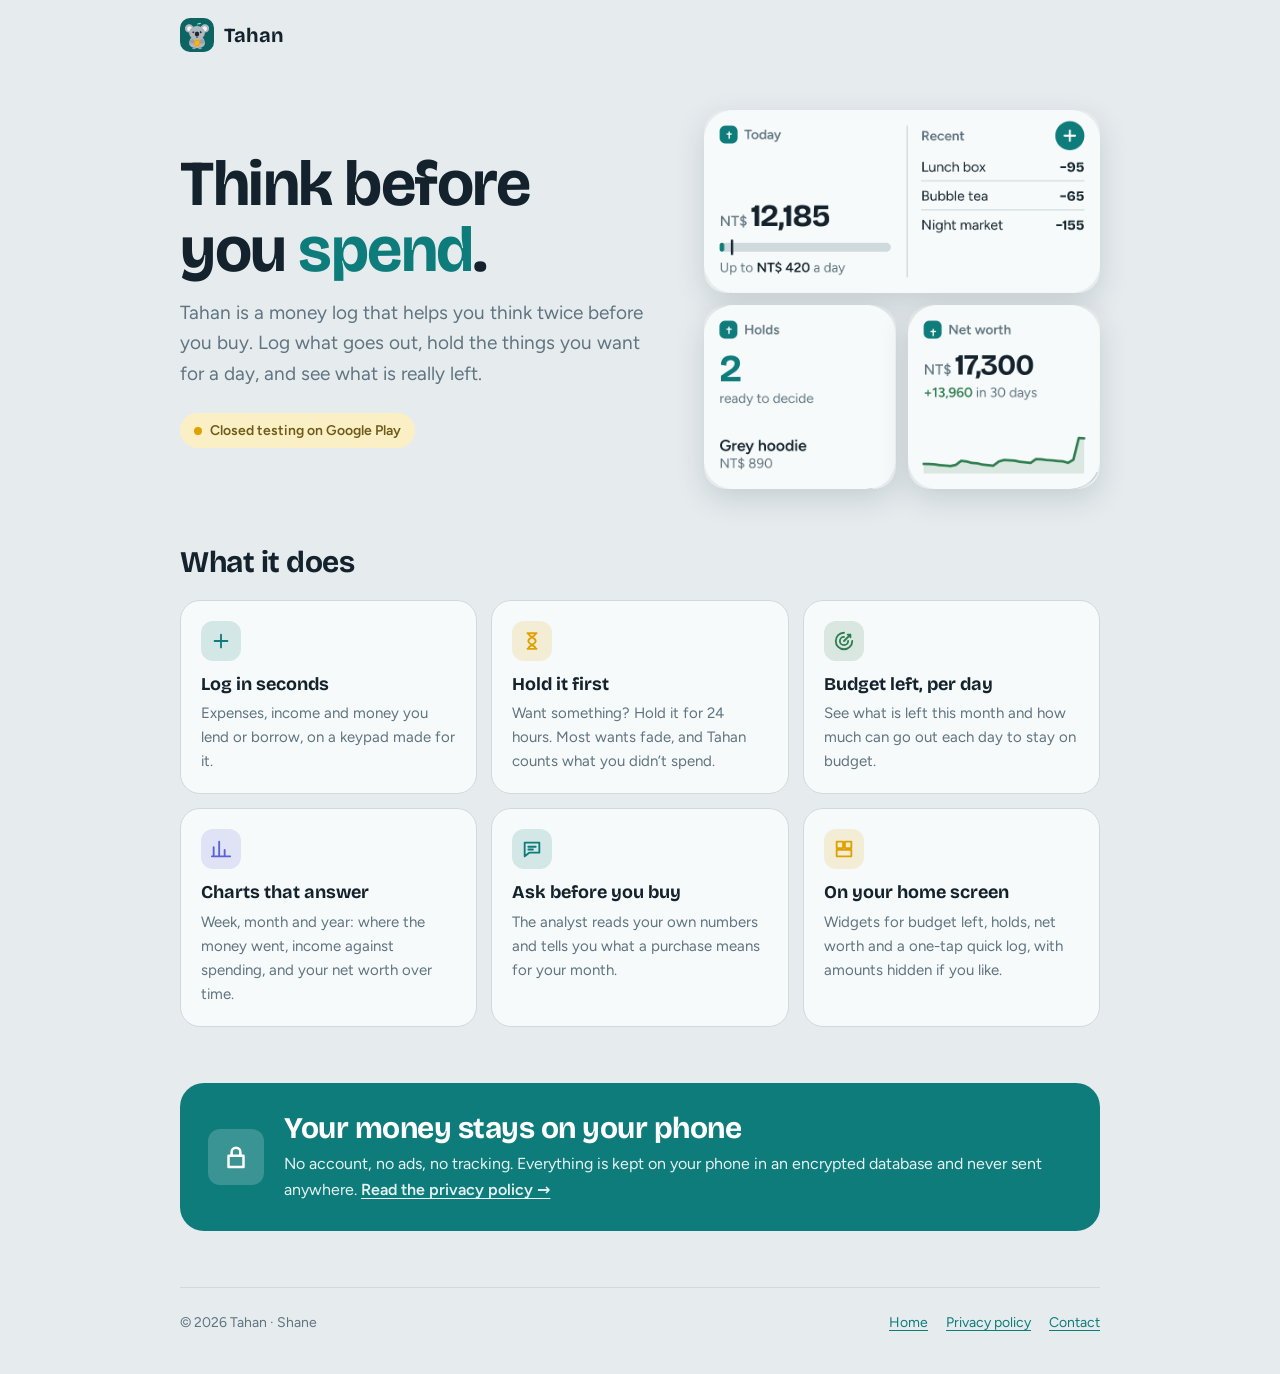
==== index.html @ 6a959f61 "Add Tahan Website" ====
<!doctype html>
<html lang="en">
<head>
<meta charset="utf-8">
<meta name="viewport" content="width=device-width,initial-scale=1">
<title>Tahan: think before you spend</title>
<meta name="description" content="Tahan is a money log that helps you think twice before you buy. Your data stays on your phone.">
<meta name="theme-color" content="#0E7C7B">
<link rel="icon" type="image/png" href="assets/favicon.png">
<link rel="apple-touch-icon" href="assets/apple-touch-icon.png">
<link rel="stylesheet" href="assets/style.css">
</head>
<body>
<div class="wrap">
<header class="top"><a class="brand" href="./"><img src="assets/icon-512.png" alt="">Tahan</a></header>
<main>
<section class="hero"><div><h1>Think before<br>you <em>spend</em>.</h1><p class="lead">Tahan is a money log that helps you think twice before you buy. Log what goes out, hold the things you want for a day, and see what is really left.</p><span class="pill"><i></i>Closed testing on Google Play</span></div>
<div class="shots"><img class="wide" src="assets/widgets/widget_preview_today.png" alt=""><img src="assets/widgets/widget_preview_holds.png" alt=""><img src="assets/widgets/widget_preview_networth.png" alt=""></div></section>
<h2>What it does</h2><section class="grid"><div class="feat"><span class="ic" style="--c:var(--tide)"><svg viewBox="0 0 24 24"><path d="M12 5v14M5 12h14"/></svg></span><b>Log in seconds</b><p>Expenses, income and money you lend or borrow, on a keypad made for it.</p></div><div class="feat"><span class="ic" style="--c:var(--hold)"><svg viewBox="0 0 24 24"><path d="M7 3.5h10M7 20.5h10M8 3.5c0 4 8 4.5 8 8.5s-8 4.5-8 8.5M16 3.5c0 4-8 4.5-8 8.5s8 4.5 8 8.5"/></svg></span><b>Hold it first</b><p>Want something? Hold it for 24 hours. Most wants fade, and Tahan counts what you didn’t spend.</p></div><div class="feat"><span class="ic" style="--c:var(--in)"><svg viewBox="0 0 24 24"><path d="M12 3a9 9 0 1 0 9 9M12 7.5A4.5 4.5 0 1 0 16.5 12M12 12l7-7M16 5h3v3"/></svg></span><b>Budget left, per day</b><p>See what is left this month and how much can go out each day to stay on budget.</p></div><div class="feat"><span class="ic" style="--c:var(--loan)"><svg viewBox="0 0 24 24"><path d="M4 20V10M10 20V4M16 20v-7M22 20H2"/></svg></span><b>Charts that answer</b><p>Week, month and year: where the money went, income against spending, and your net worth over time.</p></div><div class="feat"><span class="ic" style="--c:var(--tide)"><svg viewBox="0 0 24 24"><path d="M4 5h16v11H9l-5 4zM8 9.5h8M8 12.5h5"/></svg></span><b>Ask before you buy</b><p>The analyst reads your own numbers and tells you what a purchase means for your month.</p></div><div class="feat"><span class="ic" style="--c:var(--hold)"><svg viewBox="0 0 24 24"><path d="M4 4h7v7H4zM13 4h7v7h-7zM4 13h16v7H4z"/></svg></span><b>On your home screen</b><p>Widgets for budget left, holds, net worth and a one-tap quick log, with amounts hidden if you like.</p></div></section>
<section class="private"><span class="ic" style="--c:var(--tide-ink)"><svg viewBox="0 0 24 24"><path d="M6 11h12v9H6zM8.5 11V8a3.5 3.5 0 0 1 7 0v3"/></svg></span><div><h2>Your money stays on your phone</h2><p>No account, no ads, no tracking. Everything is kept on your phone in an encrypted database and never sent anywhere. <a href="privacy.html">Read the privacy policy →</a></p></div></section>
</main>
<footer><span>© 2026 Tahan · Shane</span><nav><a href="./">Home</a><a href="privacy.html">Privacy policy</a><a href="mailto:tahan.support@gmail.com">Contact</a></nav></footer>
</div>
</body>
</html>
---- assets/style.css ----
/* Tahan's website: the app's own colours and fonts (fonts are hosted here, so the site loads nothing from anyone else) */
@font-face{font-family:'Bricolage Grotesque';font-weight:200 800;font-display:swap;src:url(fonts/bricolage.woff2) format('woff2')}
@font-face{font-family:'Figtree';font-weight:400;font-display:swap;src:url(fonts/figtree-400.woff2) format('woff2')}
@font-face{font-family:'Figtree';font-weight:500;font-display:swap;src:url(fonts/figtree-500.woff2) format('woff2')}
@font-face{font-family:'Figtree';font-weight:600 700;font-display:swap;src:url(fonts/figtree-600.woff2) format('woff2')}

:root{--bg:#E6ECEE;--card:#F7FAFA;--ink:#13222C;--mute:#5F7480;--line:#CFDADD;--tide:#0E7C7B;--tide-ink:#fff;--hold:#E0A100;--hold-bg:#FBEFC6;--in:#2E7D4F;--loan:#5A63D6;
  --d:'Bricolage Grotesque','Trebuchet MS',sans-serif;--b:'Figtree',system-ui,-apple-system,'Segoe UI','PingFang TC','Noto Sans TC','Microsoft JhengHei',sans-serif;color-scheme:light}
@media (prefers-color-scheme:dark){:root:not([data-theme=light]){--bg:#0D171D;--card:#15242C;--ink:#E8F1F2;--mute:#8DA3AD;--line:#243640;--tide:#3CC2BE;--tide-ink:#05191B;--hold:#F2BE2E;--hold-bg:#3A3015;--in:#6FD39A;--loan:#9AA3FF;color-scheme:dark}}
:root[data-theme=dark]{--bg:#0D171D;--card:#15242C;--ink:#E8F1F2;--mute:#8DA3AD;--line:#243640;--tide:#3CC2BE;--tide-ink:#05191B;--hold:#F2BE2E;--hold-bg:#3A3015;--in:#6FD39A;--loan:#9AA3FF;color-scheme:dark}

*{box-sizing:border-box}
html{-webkit-text-size-adjust:100%}
body{margin:0;background:var(--bg);color:var(--ink);font:400 16px/1.6 var(--b)}
a{color:var(--tide);text-underline-offset:3px}
img{max-width:100%;display:block}
.wrap{max-width:960px;margin:0 auto;padding:0 20px}

/* top bar */
.top{display:flex;align-items:center;justify-content:space-between;gap:12px;padding:18px 0}
.brand{display:flex;align-items:center;gap:10px;color:var(--ink);text-decoration:none;font:700 20px var(--d)}
.brand img{width:34px;height:34px;border-radius:10px}

/* landing */
.hero{display:grid;grid-template-columns:1.1fr .9fr;gap:40px;align-items:center;padding:40px 0 56px}
.hero h1{font:700 clamp(40px,7vw,64px)/1.02 var(--d);letter-spacing:-1.5px;margin:0 0 16px}
.hero h1 em{font-style:normal;color:var(--tide)}
.hero p.lead{font-size:19px;color:var(--mute);margin:0 0 24px;max-width:30em}
.pill{display:inline-flex;align-items:center;gap:8px;background:var(--hold-bg);color:color-mix(in srgb,var(--hold) 45%,var(--ink));font:600 14px var(--b);padding:9px 14px;border-radius:99px}
.pill i{width:8px;height:8px;border-radius:50%;background:var(--hold)}
.shots{display:grid;grid-template-columns:1fr 1fr;gap:12px}
.shots img{border-radius:22px;box-shadow:0 10px 30px rgba(10,30,40,.14)}
.shots .wide{grid-column:span 2}
h2{font:700 30px/1.15 var(--d);letter-spacing:-.5px;margin:0 0 20px}
.grid{display:grid;grid-template-columns:repeat(3,1fr);gap:14px;padding-bottom:56px}
.feat{background:var(--card);border:1px solid var(--line);border-radius:20px;padding:20px}
.feat b{display:block;font:700 18px/1.25 var(--d);margin:12px 0 6px}
.feat p{margin:0;color:var(--mute);font-size:15px}
.ic{width:40px;height:40px;border-radius:12px;display:grid;place-items:center;background:color-mix(in srgb,var(--c) 15%,var(--card))}
.ic svg{width:22px;height:22px;fill:none;stroke:var(--c);stroke-width:2;stroke-linecap:round;stroke-linejoin:round}
.private{background:var(--tide);color:var(--tide-ink);border-radius:24px;padding:28px;display:grid;grid-template-columns:auto 1fr;gap:20px;align-items:center;margin-bottom:56px}
.private h2{margin:0 0 6px;color:inherit}
.private p{margin:0;opacity:.9}
.private a{color:inherit;font-weight:600}
.private .ic{background:rgba(255,255,255,.18);width:56px;height:56px}
.private .ic svg{stroke:currentColor;width:30px;height:30px}

/* the policy */
.doc{background:var(--card);border:1px solid var(--line);border-radius:24px;padding:clamp(22px,5vw,48px);margin:20px 0 40px}
.doc h1{font:700 clamp(30px,5vw,42px)/1.1 var(--d);letter-spacing:-.8px;margin:0 0 6px}
.doc .date{color:var(--mute);margin:0 0 24px}
.doc h2{font-size:21px;margin:30px 0 8px}
.doc p,.doc li{max-width:42em}
.doc ul{padding-left:1.2em}
.doc li{margin:4px 0}
.sum{background:color-mix(in srgb,var(--tide) 10%,var(--card));border-radius:16px;padding:16px 20px;margin:0 0 8px}
.sum p{margin:0}

footer{border-top:1px solid var(--line);padding:24px 0 40px;color:var(--mute);font-size:14px;display:flex;flex-wrap:wrap;gap:8px 20px;justify-content:space-between}
footer nav{display:flex;gap:18px}

@media (max-width:760px){
  .hero{grid-template-columns:1fr;padding-top:16px;gap:28px}
  .grid{grid-template-columns:1fr}
  .private{grid-template-columns:1fr}
}
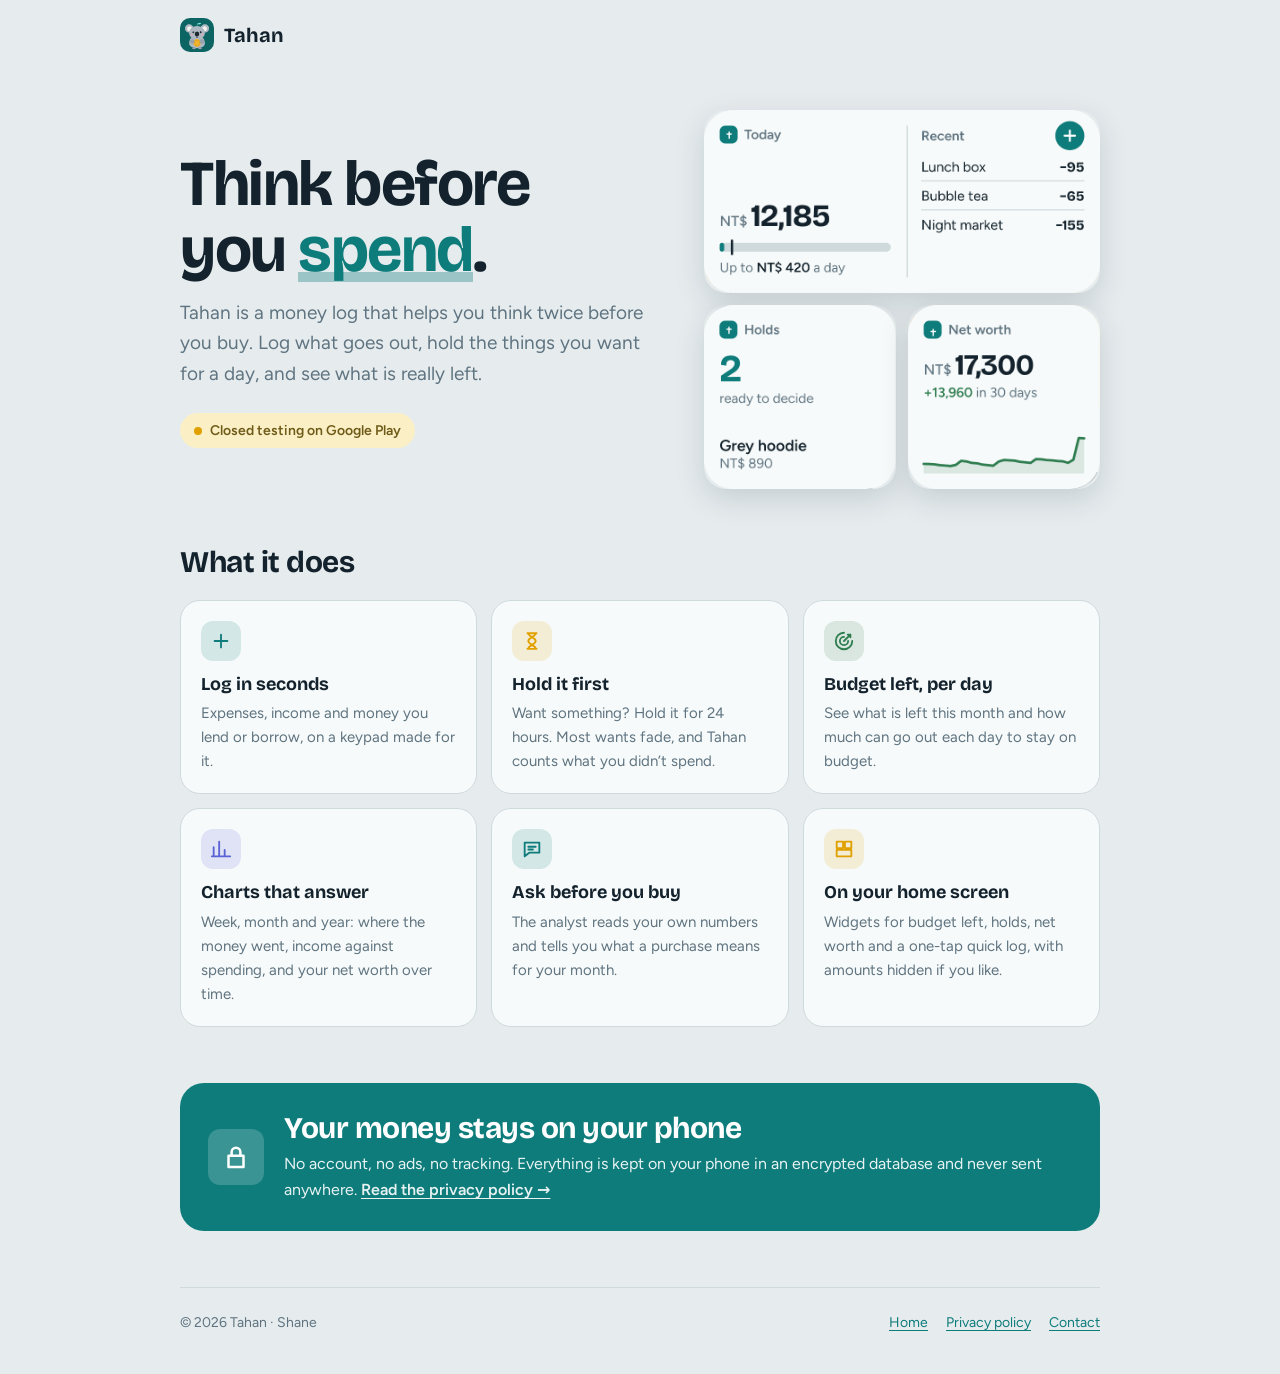
==== commit 99bb69e0: "Added animations" ====
--- a/index.html
+++ b/index.html
@@ -14,10 +14,10 @@
 <div class="wrap">
 <header class="top"><a class="brand" href="./"><img src="assets/icon-512.png" alt="">Tahan</a></header>
 <main>
-<section class="hero"><div><h1>Think before<br>you <em>spend</em>.</h1><p class="lead">Tahan is a money log that helps you think twice before you buy. Log what goes out, hold the things you want for a day, and see what is really left.</p><span class="pill"><i></i>Closed testing on Google Play</span></div>
-<div class="shots"><img class="wide" src="assets/widgets/widget_preview_today.png" alt=""><img src="assets/widgets/widget_preview_holds.png" alt=""><img src="assets/widgets/widget_preview_networth.png" alt=""></div></section>
-<h2>What it does</h2><section class="grid"><div class="feat"><span class="ic" style="--c:var(--tide)"><svg viewBox="0 0 24 24"><path d="M12 5v14M5 12h14"/></svg></span><b>Log in seconds</b><p>Expenses, income and money you lend or borrow, on a keypad made for it.</p></div><div class="feat"><span class="ic" style="--c:var(--hold)"><svg viewBox="0 0 24 24"><path d="M7 3.5h10M7 20.5h10M8 3.5c0 4 8 4.5 8 8.5s-8 4.5-8 8.5M16 3.5c0 4-8 4.5-8 8.5s8 4.5 8 8.5"/></svg></span><b>Hold it first</b><p>Want something? Hold it for 24 hours. Most wants fade, and Tahan counts what you didn’t spend.</p></div><div class="feat"><span class="ic" style="--c:var(--in)"><svg viewBox="0 0 24 24"><path d="M12 3a9 9 0 1 0 9 9M12 7.5A4.5 4.5 0 1 0 16.5 12M12 12l7-7M16 5h3v3"/></svg></span><b>Budget left, per day</b><p>See what is left this month and how much can go out each day to stay on budget.</p></div><div class="feat"><span class="ic" style="--c:var(--loan)"><svg viewBox="0 0 24 24"><path d="M4 20V10M10 20V4M16 20v-7M22 20H2"/></svg></span><b>Charts that answer</b><p>Week, month and year: where the money went, income against spending, and your net worth over time.</p></div><div class="feat"><span class="ic" style="--c:var(--tide)"><svg viewBox="0 0 24 24"><path d="M4 5h16v11H9l-5 4zM8 9.5h8M8 12.5h5"/></svg></span><b>Ask before you buy</b><p>The analyst reads your own numbers and tells you what a purchase means for your month.</p></div><div class="feat"><span class="ic" style="--c:var(--hold)"><svg viewBox="0 0 24 24"><path d="M4 4h7v7H4zM13 4h7v7h-7zM4 13h16v7H4z"/></svg></span><b>On your home screen</b><p>Widgets for budget left, holds, net worth and a one-tap quick log, with amounts hidden if you like.</p></div></section>
-<section class="private"><span class="ic" style="--c:var(--tide-ink)"><svg viewBox="0 0 24 24"><path d="M6 11h12v9H6zM8.5 11V8a3.5 3.5 0 0 1 7 0v3"/></svg></span><div><h2>Your money stays on your phone</h2><p>No account, no ads, no tracking. Everything is kept on your phone in an encrypted database and never sent anywhere. <a href="privacy.html">Read the privacy policy →</a></p></div></section>
+<section class="hero"><div><h1><span class="ln" style="--i:0">Think before</span><span class="ln" style="--i:1">you <em>spend</em>.</span></h1><p class="lead rise" style="--i:2">Tahan is a money log that helps you think twice before you buy. Log what goes out, hold the things you want for a day, and see what is really left.</p><span class="pill rise" style="--i:3"><i></i>Closed testing on Google Play</span></div>
+<div class="shots"><img class="wide" style="--i:0" src="assets/widgets/widget_preview_today.png" alt="Today widget: budget left and recent entries"><img style="--i:1" src="assets/widgets/widget_preview_holds.png" alt="Holds widget: two holds ready to decide"><img style="--i:2" src="assets/widgets/widget_preview_networth.png" alt="Net worth widget with its 30-day line"></div></section>
+<h2>What it does</h2><section class="grid"><div class="feat"><span class="ic ic-log" style="--c:var(--tide)"><svg viewBox="0 0 24 24"><path d="M12 5v14M5 12h14"/></svg></span><b>Log in seconds</b><p>Expenses, income and money you lend or borrow, on a keypad made for it.</p></div><div class="feat"><span class="ic ic-hold" style="--c:var(--hold)"><svg viewBox="0 0 24 24"><path d="M7 3.5h10M7 20.5h10M8 3.5c0 4 8 4.5 8 8.5s-8 4.5-8 8.5M16 3.5c0 4-8 4.5-8 8.5s8 4.5 8 8.5"/></svg></span><b>Hold it first</b><p>Want something? Hold it for 24 hours. Most wants fade, and Tahan counts what you didn’t spend.</p></div><div class="feat"><span class="ic ic-pace" style="--c:var(--in)"><svg viewBox="0 0 24 24"><path d="M12 3a9 9 0 1 0 9 9M12 7.5A4.5 4.5 0 1 0 16.5 12M12 12l7-7M16 5h3v3"/></svg></span><b>Budget left, per day</b><p>See what is left this month and how much can go out each day to stay on budget.</p></div><div class="feat"><span class="ic ic-chart" style="--c:var(--loan)"><svg viewBox="0 0 24 24"><path d="M4 20V10M10 20V4M16 20v-7M22 20H2"/></svg></span><b>Charts that answer</b><p>Week, month and year: where the money went, income against spending, and your net worth over time.</p></div><div class="feat"><span class="ic ic-ask" style="--c:var(--tide)"><svg viewBox="0 0 24 24"><path d="M4 5h16v11H9l-5 4zM8 9.5h8M8 12.5h5"/></svg></span><b>Ask before you buy</b><p>The analyst reads your own numbers and tells you what a purchase means for your month.</p></div><div class="feat"><span class="ic ic-widget" style="--c:var(--hold)"><svg viewBox="0 0 24 24"><path d="M4 4h7v7H4zM13 4h7v7h-7zM4 13h16v7H4z"/></svg></span><b>On your home screen</b><p>Widgets for budget left, holds, net worth and a one-tap quick log, with amounts hidden if you like.</p></div></section>
+<section class="private"><span class="ic ic-lock" style="--c:var(--tide-ink)"><svg viewBox="0 0 24 24"><path d="M6 11h12v9H6z"/><path class="shackle" d="M8.5 11V8a3.5 3.5 0 0 1 7 0v3"/></svg></span><div><h2>Your money stays on your phone</h2><p>No account, no ads, no tracking. Everything is kept on your phone in an encrypted database and never sent anywhere. <a href="privacy.html">Read the privacy policy →</a></p></div></section>
 </main>
 <footer><span>© 2026 Tahan · Shane</span><nav><a href="./">Home</a><a href="privacy.html">Privacy policy</a><a href="mailto:tahan.support@gmail.com">Contact</a></nav></footer>
 </div>
--- a/assets/style.css
+++ b/assets/style.css
@@ -64,3 +64,50 @@
   .grid{grid-template-columns:1fr}
   .private{grid-template-columns:1fr}
 }
+
+/* ---- motion: the app's own (rise 14px / .55s, 70ms apart; the spring "pop" curve) ---- */
+:root{--ease:cubic-bezier(.2,.8,.2,1);--pop:cubic-bezier(.34,1.56,.64,1)}
+@keyframes rise{from{opacity:0;transform:translateY(14px)}to{opacity:1;transform:none}}
+/* the scroll-in version moves with `translate`, so a card's hover lift (`transform`) still works */
+@keyframes riseIn{from{opacity:0;translate:0 24px}to{opacity:1;translate:none}}
+@keyframes pop{from{opacity:0;transform:translateY(18px) scale(.94)}to{opacity:1;transform:none}}
+@keyframes iconIn{from{opacity:0;transform:scale(.6) rotate(-8deg)}to{opacity:1;transform:none}}
+@keyframes bob{0%,100%{transform:translateY(0)}50%{transform:translateY(-5px)}}
+@keyframes sweep{to{background-size:100% .16em}}
+@keyframes blink{0%,100%{box-shadow:0 0 0 0 color-mix(in srgb,var(--hold) 55%,transparent)}60%{box-shadow:0 0 0 7px transparent}}
+@keyframes flip{0%{transform:rotate(0)}60%{transform:rotate(190deg)}100%{transform:rotate(180deg)}}
+@keyframes close{from{transform:translateY(-3.5px)}to{transform:none}}
+
+/* the page opens: the icon pops, the headline rises line by line, "spend" gets underlined, then the widgets arrive */
+.brand img{animation:iconIn .6s var(--pop) both}
+.hero h1 .ln{display:block;animation:rise .6s var(--ease) both;animation-delay:calc(120ms + var(--i)*90ms)}
+.hero h1 em{background:linear-gradient(color-mix(in srgb,var(--tide) 35%,transparent),color-mix(in srgb,var(--tide) 35%,transparent)) no-repeat 0 92%/0 .16em;
+  animation:sweep .7s var(--ease) .75s forwards}
+.rise{animation:rise .55s var(--ease) both;animation-delay:calc(200ms + var(--i)*90ms)}
+.pill i{animation:blink 2.4s ease-out 1.4s infinite}
+.shots img{animation:pop .7s var(--pop) both,bob 7s ease-in-out infinite;animation-delay:calc(450ms + var(--i)*110ms),calc(1.6s + var(--i)*1.3s);
+  transition:box-shadow .3s}
+.shots img:hover{animation-play-state:paused;box-shadow:0 18px 40px rgba(10,30,40,.2)}
+.doc{animation:rise .55s var(--ease) both .1s}
+
+/* features: lift a little on hover; each icon does what it stands for */
+.feat{transition:transform .35s var(--pop),box-shadow .35s,border-color .35s}
+.feat:hover{transform:translateY(-4px);box-shadow:0 12px 28px rgba(10,30,40,.1);border-color:color-mix(in srgb,var(--tide) 30%,var(--line))}
+.ic svg{transition:transform .5s var(--pop)}
+.feat:hover .ic-log svg{transform:rotate(90deg)}
+.feat:hover .ic-hold svg{animation:flip .8s var(--pop) both}
+.feat:hover .ic-pace svg{transform:rotate(-25deg)}
+.feat:hover .ic-chart svg{transform:scaleY(1.12)}
+.feat:hover .ic-ask svg{transform:translateY(-2px) rotate(-6deg)}
+.feat:hover .ic-widget svg{transform:scale(1.12)}
+
+/* below the fold: cards and the privacy band rise as they scroll in (browsers without scroll timelines just show them) */
+@supports (animation-timeline:view()){
+  .grid .feat,.private,main>h2,.doc h2{animation:riseIn linear both;animation-timeline:view();animation-range:entry 0% entry 55%}
+  .private .shackle{animation:close linear both;animation-timeline:view();animation-range:entry 40% cover 35%}
+}
+
+@media (prefers-reduced-motion:reduce){
+  *,*::before,*::after{animation:none!important;transition:none!important}
+  .hero h1 em{background-size:100% .16em}
+}
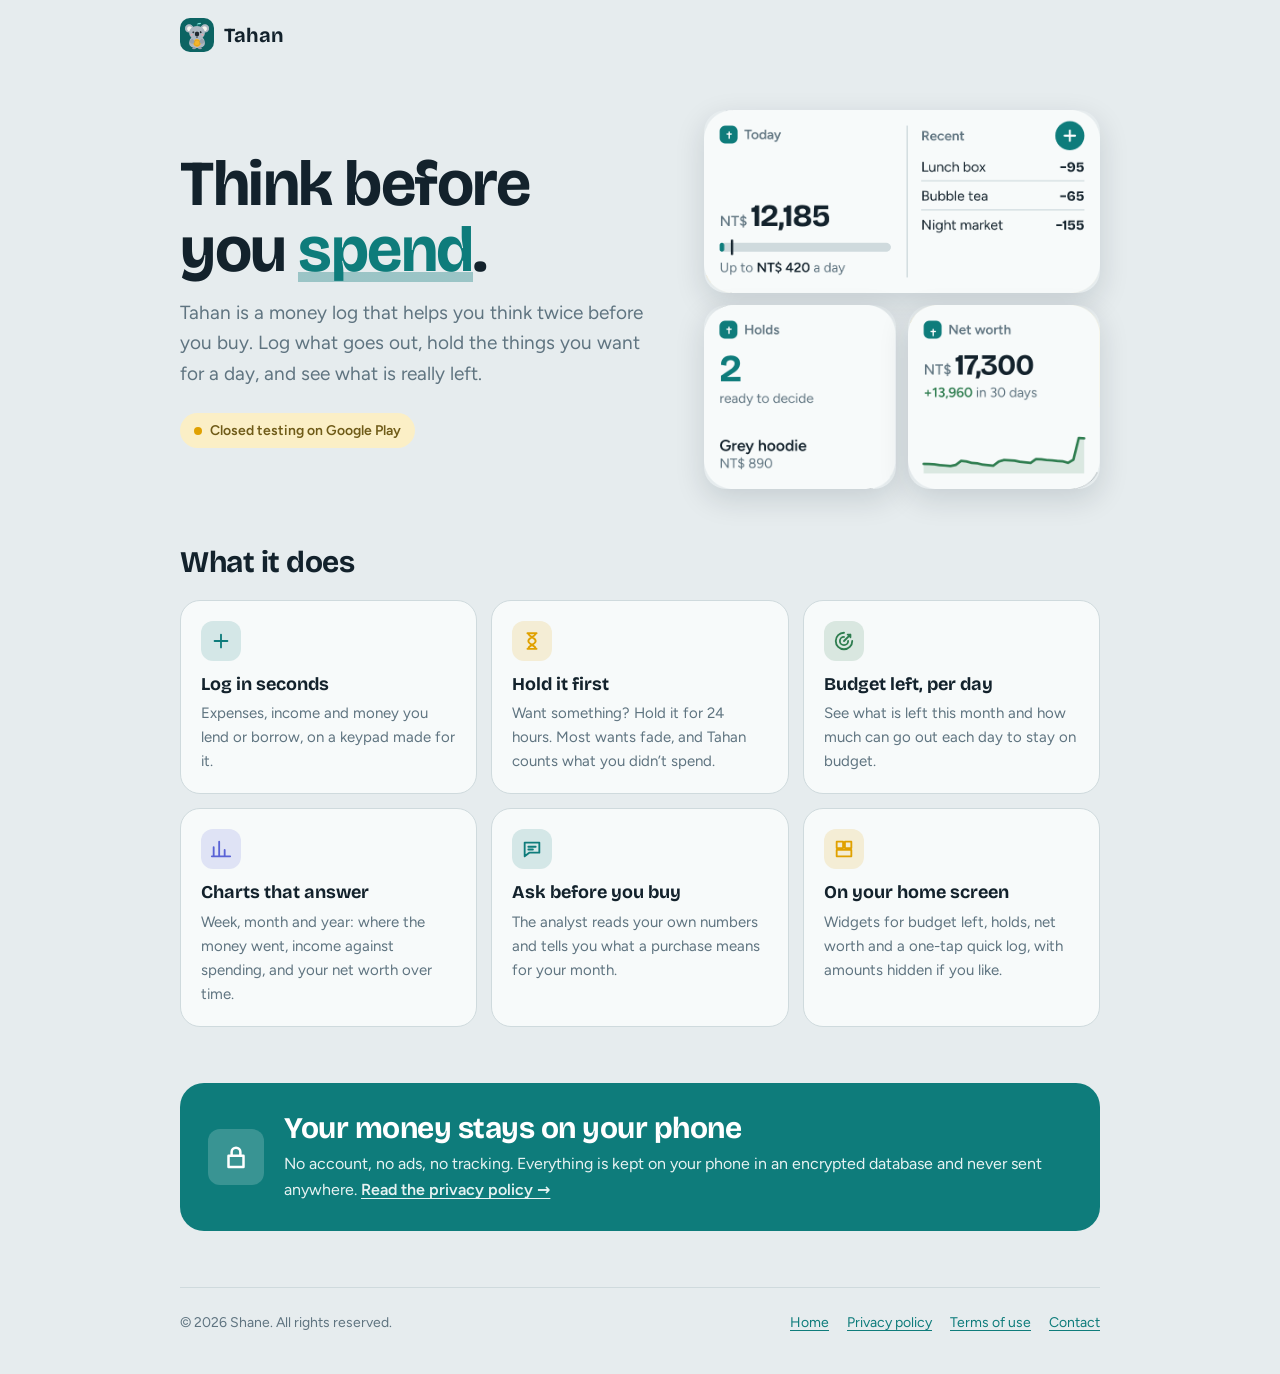
==== commit 9ea0c60c: "Added terms of use page" ====
--- a/index.html
+++ b/index.html
@@ -9,6 +9,7 @@
 <link rel="icon" type="image/png" href="assets/favicon.png">
 <link rel="apple-touch-icon" href="assets/apple-touch-icon.png">
 <link rel="stylesheet" href="assets/style.css">
+
 </head>
 <body>
 <div class="wrap">
@@ -19,7 +20,7 @@
 <h2>What it does</h2><section class="grid"><div class="feat"><span class="ic ic-log" style="--c:var(--tide)"><svg viewBox="0 0 24 24"><path d="M12 5v14M5 12h14"/></svg></span><b>Log in seconds</b><p>Expenses, income and money you lend or borrow, on a keypad made for it.</p></div><div class="feat"><span class="ic ic-hold" style="--c:var(--hold)"><svg viewBox="0 0 24 24"><path d="M7 3.5h10M7 20.5h10M8 3.5c0 4 8 4.5 8 8.5s-8 4.5-8 8.5M16 3.5c0 4-8 4.5-8 8.5s8 4.5 8 8.5"/></svg></span><b>Hold it first</b><p>Want something? Hold it for 24 hours. Most wants fade, and Tahan counts what you didn’t spend.</p></div><div class="feat"><span class="ic ic-pace" style="--c:var(--in)"><svg viewBox="0 0 24 24"><path d="M12 3a9 9 0 1 0 9 9M12 7.5A4.5 4.5 0 1 0 16.5 12M12 12l7-7M16 5h3v3"/></svg></span><b>Budget left, per day</b><p>See what is left this month and how much can go out each day to stay on budget.</p></div><div class="feat"><span class="ic ic-chart" style="--c:var(--loan)"><svg viewBox="0 0 24 24"><path d="M4 20V10M10 20V4M16 20v-7M22 20H2"/></svg></span><b>Charts that answer</b><p>Week, month and year: where the money went, income against spending, and your net worth over time.</p></div><div class="feat"><span class="ic ic-ask" style="--c:var(--tide)"><svg viewBox="0 0 24 24"><path d="M4 5h16v11H9l-5 4zM8 9.5h8M8 12.5h5"/></svg></span><b>Ask before you buy</b><p>The analyst reads your own numbers and tells you what a purchase means for your month.</p></div><div class="feat"><span class="ic ic-widget" style="--c:var(--hold)"><svg viewBox="0 0 24 24"><path d="M4 4h7v7H4zM13 4h7v7h-7zM4 13h16v7H4z"/></svg></span><b>On your home screen</b><p>Widgets for budget left, holds, net worth and a one-tap quick log, with amounts hidden if you like.</p></div></section>
 <section class="private"><span class="ic ic-lock" style="--c:var(--tide-ink)"><svg viewBox="0 0 24 24"><path d="M6 11h12v9H6z"/><path class="shackle" d="M8.5 11V8a3.5 3.5 0 0 1 7 0v3"/></svg></span><div><h2>Your money stays on your phone</h2><p>No account, no ads, no tracking. Everything is kept on your phone in an encrypted database and never sent anywhere. <a href="privacy.html">Read the privacy policy →</a></p></div></section>
 </main>
-<footer><span>© 2026 Tahan · Shane</span><nav><a href="./">Home</a><a href="privacy.html">Privacy policy</a><a href="mailto:tahan.support@gmail.com">Contact</a></nav></footer>
+<footer><span>© 2026 Shane. All rights reserved.</span><nav><a href="./">Home</a><a href="privacy.html">Privacy policy</a><a href="terms.html">Terms of use</a><a href="mailto:tahan.support@gmail.com">Contact</a></nav></footer>
 </div>
 </body>
 </html>
--- a/assets/style.css
+++ b/assets/style.css
@@ -111,3 +111,16 @@
   *,*::before,*::after{animation:none!important;transition:none!important}
   .hero h1 em{background-size:100% .16em}
 }
+
+/* the policy and the terms: the text can't be selected (the email can) */
+.nocopy .doc{-webkit-user-select:none;user-select:none;-webkit-touch-callout:none}
+.nocopy .doc a[href^="mailto:"]{-webkit-user-select:text;user-select:text}
+/* the other language of the terms: a quiet line at the end, folded */
+.other{margin-top:36px;border-top:1px solid var(--line);padding-top:14px}
+.other summary{cursor:pointer;font-size:13px;color:var(--mute);list-style:none;width:max-content}
+.other summary::-webkit-details-marker{display:none}
+.other summary::after{content:'›';display:inline-block;margin-left:5px;transition:transform .25s}
+.other[open] summary::after{transform:rotate(90deg)}
+.other .idv{margin-top:18px}
+.other .idv h1{font-size:26px}
+footer span{max-width:40em}
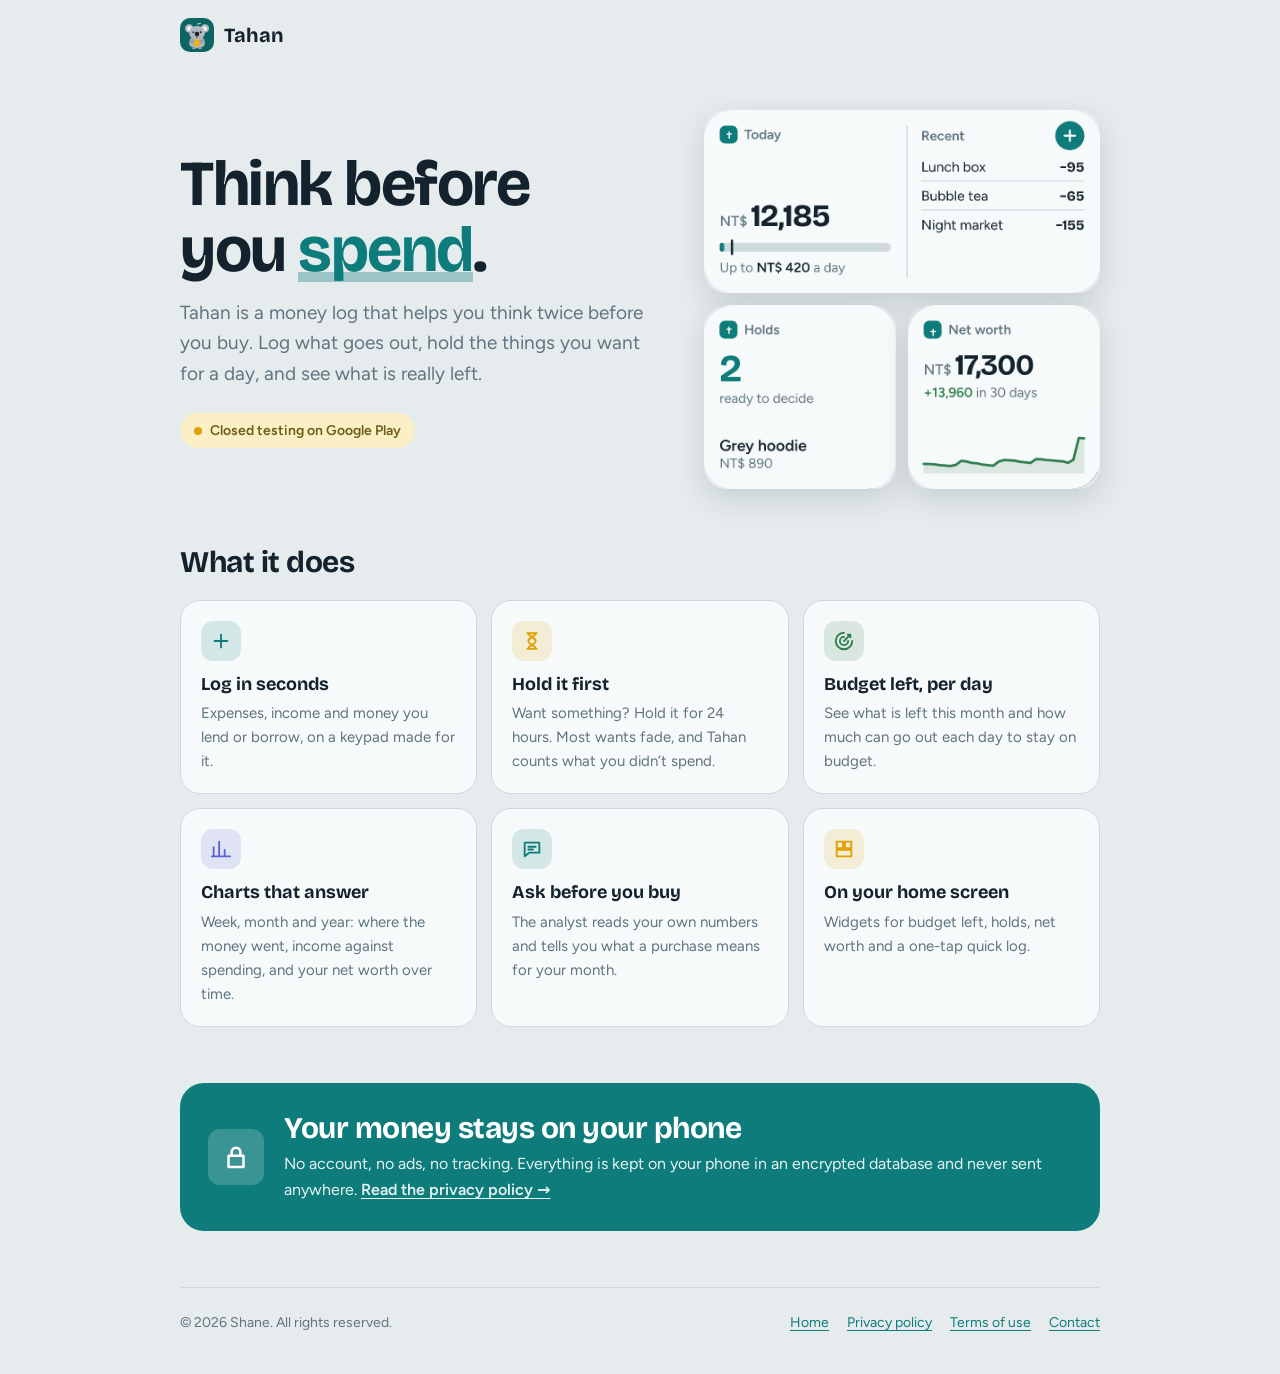
==== commit 5ba9087c: "added legality changes" ====
--- a/index.html
+++ b/index.html
@@ -17,7 +17,7 @@
 <main>
 <section class="hero"><div><h1><span class="ln" style="--i:0">Think before</span><span class="ln" style="--i:1">you <em>spend</em>.</span></h1><p class="lead rise" style="--i:2">Tahan is a money log that helps you think twice before you buy. Log what goes out, hold the things you want for a day, and see what is really left.</p><span class="pill rise" style="--i:3"><i></i>Closed testing on Google Play</span></div>
 <div class="shots"><img class="wide" style="--i:0" src="assets/widgets/widget_preview_today.png" alt="Today widget: budget left and recent entries"><img style="--i:1" src="assets/widgets/widget_preview_holds.png" alt="Holds widget: two holds ready to decide"><img style="--i:2" src="assets/widgets/widget_preview_networth.png" alt="Net worth widget with its 30-day line"></div></section>
-<h2>What it does</h2><section class="grid"><div class="feat"><span class="ic ic-log" style="--c:var(--tide)"><svg viewBox="0 0 24 24"><path d="M12 5v14M5 12h14"/></svg></span><b>Log in seconds</b><p>Expenses, income and money you lend or borrow, on a keypad made for it.</p></div><div class="feat"><span class="ic ic-hold" style="--c:var(--hold)"><svg viewBox="0 0 24 24"><path d="M7 3.5h10M7 20.5h10M8 3.5c0 4 8 4.5 8 8.5s-8 4.5-8 8.5M16 3.5c0 4-8 4.5-8 8.5s8 4.5 8 8.5"/></svg></span><b>Hold it first</b><p>Want something? Hold it for 24 hours. Most wants fade, and Tahan counts what you didn’t spend.</p></div><div class="feat"><span class="ic ic-pace" style="--c:var(--in)"><svg viewBox="0 0 24 24"><path d="M12 3a9 9 0 1 0 9 9M12 7.5A4.5 4.5 0 1 0 16.5 12M12 12l7-7M16 5h3v3"/></svg></span><b>Budget left, per day</b><p>See what is left this month and how much can go out each day to stay on budget.</p></div><div class="feat"><span class="ic ic-chart" style="--c:var(--loan)"><svg viewBox="0 0 24 24"><path d="M4 20V10M10 20V4M16 20v-7M22 20H2"/></svg></span><b>Charts that answer</b><p>Week, month and year: where the money went, income against spending, and your net worth over time.</p></div><div class="feat"><span class="ic ic-ask" style="--c:var(--tide)"><svg viewBox="0 0 24 24"><path d="M4 5h16v11H9l-5 4zM8 9.5h8M8 12.5h5"/></svg></span><b>Ask before you buy</b><p>The analyst reads your own numbers and tells you what a purchase means for your month.</p></div><div class="feat"><span class="ic ic-widget" style="--c:var(--hold)"><svg viewBox="0 0 24 24"><path d="M4 4h7v7H4zM13 4h7v7h-7zM4 13h16v7H4z"/></svg></span><b>On your home screen</b><p>Widgets for budget left, holds, net worth and a one-tap quick log, with amounts hidden if you like.</p></div></section>
+<h2>What it does</h2><section class="grid"><div class="feat"><span class="ic ic-log" style="--c:var(--tide)"><svg viewBox="0 0 24 24"><path d="M12 5v14M5 12h14"/></svg></span><b>Log in seconds</b><p>Expenses, income and money you lend or borrow, on a keypad made for it.</p></div><div class="feat"><span class="ic ic-hold" style="--c:var(--hold)"><svg viewBox="0 0 24 24"><path d="M7 3.5h10M7 20.5h10M8 3.5c0 4 8 4.5 8 8.5s-8 4.5-8 8.5M16 3.5c0 4-8 4.5-8 8.5s8 4.5 8 8.5"/></svg></span><b>Hold it first</b><p>Want something? Hold it for 24 hours. Most wants fade, and Tahan counts what you didn’t spend.</p></div><div class="feat"><span class="ic ic-pace" style="--c:var(--in)"><svg viewBox="0 0 24 24"><path d="M12 3a9 9 0 1 0 9 9M12 7.5A4.5 4.5 0 1 0 16.5 12M12 12l7-7M16 5h3v3"/></svg></span><b>Budget left, per day</b><p>See what is left this month and how much can go out each day to stay on budget.</p></div><div class="feat"><span class="ic ic-chart" style="--c:var(--loan)"><svg viewBox="0 0 24 24"><path d="M4 20V10M10 20V4M16 20v-7M22 20H2"/></svg></span><b>Charts that answer</b><p>Week, month and year: where the money went, income against spending, and your net worth over time.</p></div><div class="feat"><span class="ic ic-ask" style="--c:var(--tide)"><svg viewBox="0 0 24 24"><path d="M4 5h16v11H9l-5 4zM8 9.5h8M8 12.5h5"/></svg></span><b>Ask before you buy</b><p>The analyst reads your own numbers and tells you what a purchase means for your month.</p></div><div class="feat"><span class="ic ic-widget" style="--c:var(--hold)"><svg viewBox="0 0 24 24"><path d="M4 4h7v7H4zM13 4h7v7h-7zM4 13h16v7H4z"/></svg></span><b>On your home screen</b><p>Widgets for budget left, holds, net worth and a one-tap quick log.</p></div></section>
 <section class="private"><span class="ic ic-lock" style="--c:var(--tide-ink)"><svg viewBox="0 0 24 24"><path d="M6 11h12v9H6z"/><path class="shackle" d="M8.5 11V8a3.5 3.5 0 0 1 7 0v3"/></svg></span><div><h2>Your money stays on your phone</h2><p>No account, no ads, no tracking. Everything is kept on your phone in an encrypted database and never sent anywhere. <a href="privacy.html">Read the privacy policy →</a></p></div></section>
 </main>
 <footer><span>© 2026 Shane. All rights reserved.</span><nav><a href="./">Home</a><a href="privacy.html">Privacy policy</a><a href="terms.html">Terms of use</a><a href="mailto:tahan.support@gmail.com">Contact</a></nav></footer>
--- a/assets/style.css
+++ b/assets/style.css
@@ -124,3 +124,5 @@
 .other .idv{margin-top:18px}
 .other .idv h1{font-size:26px}
 footer span{max-width:40em}
+/* the legal notices: a second card under the terms, numbered clauses */
+.doc .cl{font-variant-numeric:tabular-nums;margin-right:2px}
